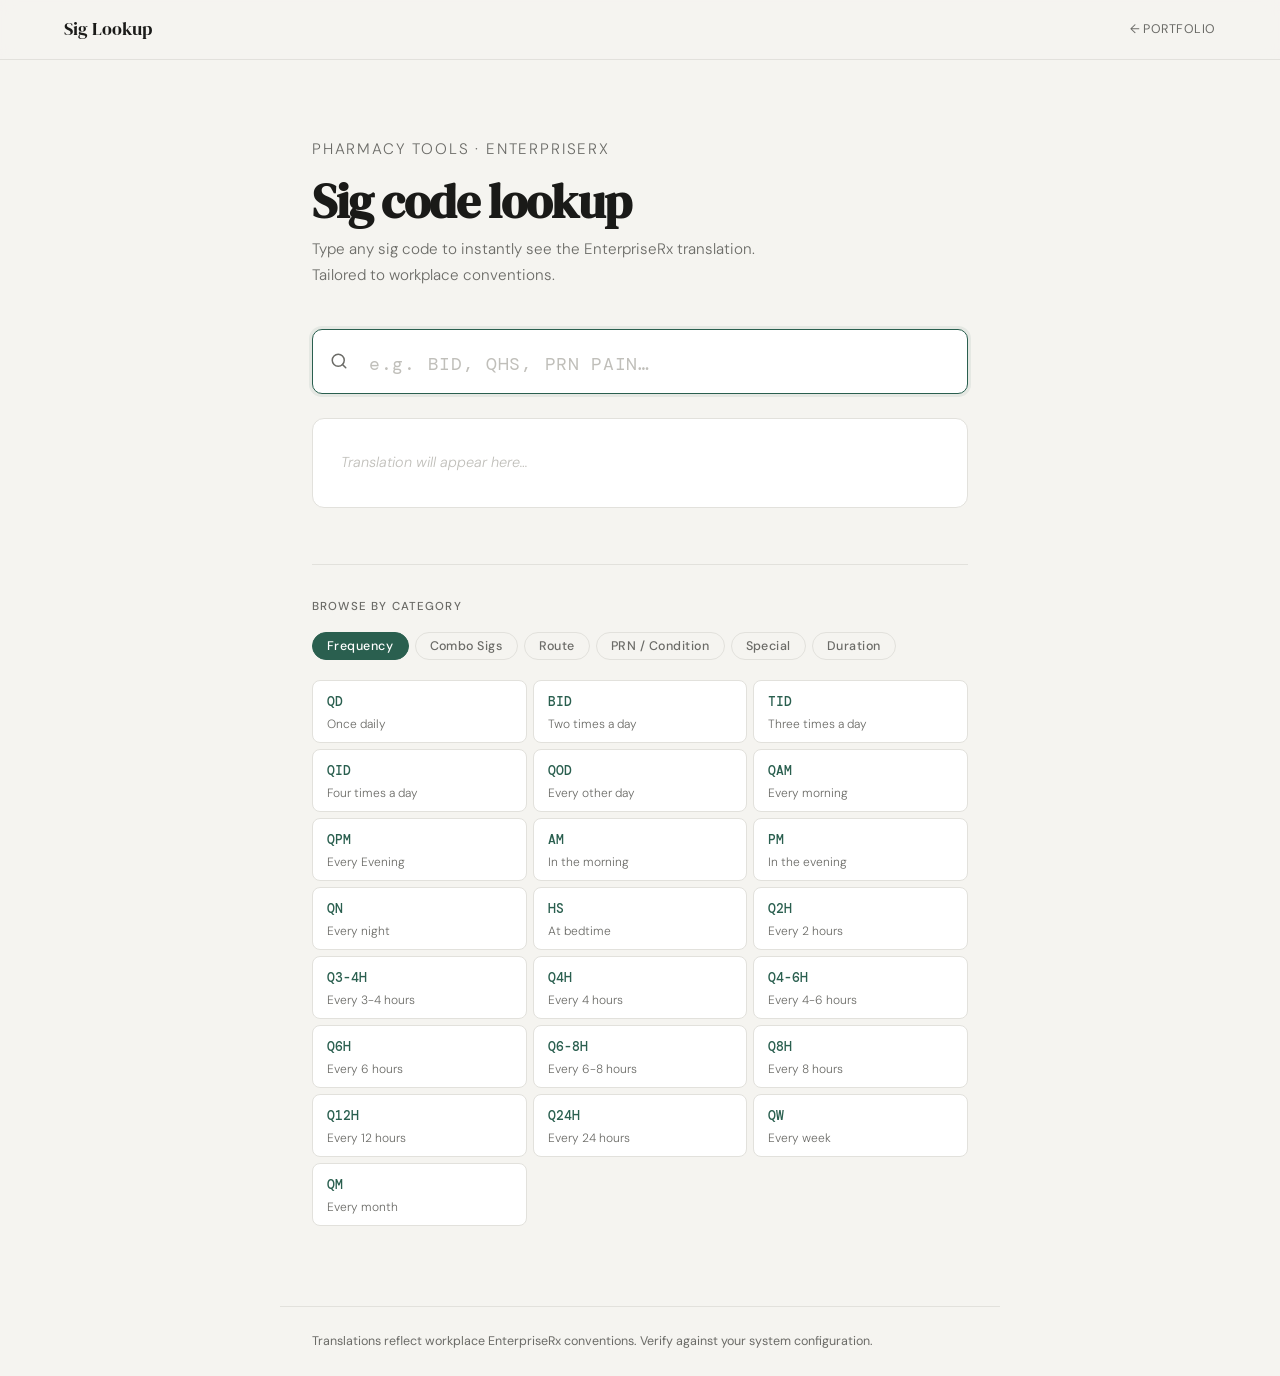
==== sig-lookup.html @ ad93e41e "Add files via upload" ====
<!DOCTYPE html>
<html lang="en">
<head>
  <meta charset="UTF-8" />
  <meta name="viewport" content="width=device-width, initial-scale=1.0" />
  <title>Sig Code Lookup — EnterpriseRx</title>
  <link rel="preconnect" href="https://fonts.googleapis.com" />
  <link rel="preconnect" href="https://fonts.gstatic.com" crossorigin />
  <link href="https://fonts.googleapis.com/css2?family=DM+Serif+Display:ital@0;1&family=DM+Sans:wght@300;400;500&family=DM+Mono:wght@400;500&display=swap" rel="stylesheet" />
  <style>
    *, *::before, *::after { box-sizing: border-box; margin: 0; padding: 0; }

    :root {
      --bg: #f5f4f0;
      --surface: #ffffff;
      --surface2: #f0efeb;
      --border: #e2e1dc;
      --border-focus: #2a5f4f;
      --text: #1a1a18;
      --muted: #6b6b67;
      --accent: #2a5f4f;
      --accent-light: #e8f0ed;
      --tag-bg: #eeecea;
      --success-bg: #e8f5ee;
      --success-text: #1a5c35;
      --warning-bg: #fef6e4;
      --warning-text: #7a4f00;
    }

    body {
      font-family: 'DM Sans', sans-serif;
      background: var(--bg);
      color: var(--text);
      font-size: 16px;
      line-height: 1.7;
      -webkit-font-smoothing: antialiased;
      min-height: 100vh;
    }

    /* NAV */
    nav {
      position: sticky;
      top: 0;
      z-index: 100;
      background: rgba(245,244,240,0.92);
      backdrop-filter: blur(8px);
      border-bottom: 1px solid var(--border);
      display: flex;
      align-items: center;
      justify-content: space-between;
      padding: 0 clamp(1.5rem, 5vw, 4rem);
      height: 60px;
    }

    .nav-logo {
      font-family: 'DM Serif Display', serif;
      font-size: 1.1rem;
      color: var(--text);
      text-decoration: none;
    }

    .nav-back {
      font-size: 0.78rem;
      font-weight: 400;
      color: var(--muted);
      text-decoration: none;
      letter-spacing: 0.04em;
      text-transform: uppercase;
      transition: color 0.15s;
    }

    .nav-back:hover { color: var(--text); }

    /* HERO */
    .hero {
      max-width: 720px;
      margin: 0 auto;
      padding: clamp(3rem, 6vw, 5rem) clamp(1.5rem, 5vw, 2rem) 0;
    }

    .hero-eyebrow {
      font-size: 0.72rem;
      font-weight: 500;
      letter-spacing: 0.12em;
      text-transform: uppercase;
      color: var(--accent);
      margin-bottom: 0.75rem;
    }

    .hero h1 {
      font-family: 'DM Serif Display', serif;
      font-size: clamp(2rem, 5vw, 3rem);
      line-height: 1.1;
      letter-spacing: -0.02em;
      margin-bottom: 0.6rem;
    }

    .hero p {
      font-size: 0.95rem;
      color: var(--muted);
      font-weight: 300;
      max-width: 480px;
    }

    /* MAIN */
    main {
      max-width: 720px;
      margin: 0 auto;
      padding: 2.5rem clamp(1.5rem, 5vw, 2rem) 5rem;
    }

    /* SEARCH BOX */
    .search-wrap {
      position: relative;
      margin-bottom: 1.5rem;
    }

    .search-input {
      width: 100%;
      font-family: 'DM Mono', monospace;
      font-size: 1.5rem;
      font-weight: 500;
      letter-spacing: 0.08em;
      color: var(--text);
      background: var(--surface);
      border: 1.5px solid var(--border);
      border-radius: 10px;
      padding: 1rem 1.25rem 1rem 3.5rem;
      outline: none;
      transition: border-color 0.15s, box-shadow 0.15s;
      text-transform: uppercase;
    }

    .search-input::placeholder {
      color: #c0bfba;
      font-weight: 400;
      font-size: 1.1rem;
      letter-spacing: 0.04em;
      text-transform: none;
    }

    .search-input:focus {
      border-color: var(--border-focus);
      box-shadow: 0 0 0 3px rgba(42,95,79,0.08);
    }

    .search-icon {
      position: absolute;
      left: 1.1rem;
      top: 50%;
      transform: translateY(-50%);
      color: var(--muted);
      pointer-events: none;
    }

    .search-icon svg { width: 18px; height: 18px; display: block; }

    .clear-btn {
      position: absolute;
      right: 1rem;
      top: 50%;
      transform: translateY(-50%);
      width: 26px; height: 26px;
      border-radius: 50%;
      border: none;
      background: var(--tag-bg);
      color: var(--muted);
      cursor: pointer;
      display: none;
      align-items: center;
      justify-content: center;
      font-size: 14px;
      transition: background 0.15s;
    }

    .clear-btn:hover { background: var(--border); }
    .clear-btn.visible { display: flex; }

    /* TRANSLATION RESULT */
    .result-card {
      background: var(--surface);
      border: 1.5px solid var(--border);
      border-radius: 12px;
      padding: 1.5rem 1.75rem;
      margin-bottom: 1.5rem;
      min-height: 90px;
      display: flex;
      align-items: center;
      transition: border-color 0.2s;
    }

    .result-card.has-result {
      border-color: var(--border-focus);
      box-shadow: 0 0 0 3px rgba(42,95,79,0.06);
    }

    .result-empty {
      font-size: 0.9rem;
      color: #c0bfba;
      font-weight: 300;
      font-style: italic;
    }

    .result-text {
      font-size: 1.2rem;
      font-weight: 400;
      color: var(--text);
      line-height: 1.5;
      display: none;
    }

    .result-card.has-result .result-empty { display: none; }
    .result-card.has-result .result-text { display: block; }

    /* MATCH LIST — shown when multiple sigs match */
    .match-list {
      display: flex;
      flex-direction: column;
      gap: 2px;
      margin-bottom: 1.5rem;
    }

    .match-item {
      display: flex;
      align-items: center;
      justify-content: space-between;
      gap: 1rem;
      padding: 0.75rem 1.1rem;
      background: var(--surface);
      border: 1px solid var(--border);
      border-radius: 8px;
      cursor: pointer;
      transition: all 0.12s;
    }

    .match-item:hover, .match-item.selected {
      background: var(--accent-light);
      border-color: #b2cfc8;
    }

    .match-sig {
      font-family: 'DM Mono', monospace;
      font-size: 0.85rem;
      font-weight: 500;
      color: var(--accent);
      white-space: nowrap;
      min-width: 130px;
    }

    .match-trans {
      font-size: 0.85rem;
      color: var(--muted);
      font-weight: 300;
      flex: 1;
      white-space: nowrap;
      overflow: hidden;
      text-overflow: ellipsis;
    }

    .match-cat {
      font-size: 0.68rem;
      font-weight: 500;
      padding: 2px 8px;
      border-radius: 20px;
      text-transform: uppercase;
      letter-spacing: 0.06em;
      white-space: nowrap;
    }

    .cat-freq { background: var(--success-bg); color: var(--success-text); }
    .cat-combo { background: #e8eef5; color: #1a3a5c; }
    .cat-route { background: #f0e8f5; color: #3a1a5c; }
    .cat-prn { background: #fde8ea; color: #7a1a1f; }
    .cat-special { background: var(--tag-bg); color: #3a3a37; }
    .cat-duration { background: var(--warning-bg); color: var(--warning-text); }

    .no-match {
      font-size: 0.875rem;
      color: var(--muted);
      padding: 1rem 0;
      font-weight: 300;
    }

    /* DIVIDER */
    .divider {
      height: 1px;
      background: var(--border);
      margin: 2rem 0;
    }

    /* BROWSE BY CATEGORY */
    .browse-header {
      font-size: 0.72rem;
      font-weight: 500;
      letter-spacing: 0.1em;
      text-transform: uppercase;
      color: var(--muted);
      margin-bottom: 1rem;
    }

    .cat-tabs {
      display: flex;
      gap: 6px;
      flex-wrap: wrap;
      margin-bottom: 1.25rem;
    }

    .cat-tab {
      font-family: 'DM Sans', sans-serif;
      font-size: 0.78rem;
      font-weight: 500;
      padding: 5px 14px;
      border: 1px solid var(--border);
      border-radius: 20px;
      cursor: pointer;
      background: transparent;
      color: var(--muted);
      transition: all 0.12s;
      letter-spacing: 0.04em;
    }

    .cat-tab:hover { color: var(--text); border-color: #c0bfba; }
    .cat-tab.active { background: var(--accent); color: #fff; border-color: var(--accent); }

    .browse-grid {
      display: grid;
      grid-template-columns: repeat(auto-fill, minmax(210px, 1fr));
      gap: 6px;
    }

    .browse-item {
      display: flex;
      flex-direction: column;
      gap: 3px;
      padding: 10px 14px;
      background: var(--surface);
      border: 1px solid var(--border);
      border-radius: 8px;
      cursor: pointer;
      transition: all 0.12s;
    }

    .browse-item:hover {
      background: var(--accent-light);
      border-color: #b2cfc8;
    }

    .browse-sig {
      font-family: 'DM Mono', monospace;
      font-size: 0.8rem;
      font-weight: 500;
      color: var(--accent);
    }

    .browse-trans {
      font-size: 0.75rem;
      color: var(--muted);
      font-weight: 300;
      line-height: 1.35;
    }

    /* FOOTER */
    footer {
      border-top: 1px solid var(--border);
      max-width: 720px;
      margin: 0 auto;
      padding: 1.5rem clamp(1.5rem, 5vw, 2rem);
    }

    footer p { font-size: 0.78rem; color: var(--muted); }

    /* RESPONSIVE */
    @media (max-width: 500px) {
      .search-input { font-size: 1.1rem; padding: 0.9rem 1rem 0.9rem 3rem; }
      .match-cat { display: none; }
      .result-text { font-size: 1.05rem; }
      .browse-grid { grid-template-columns: 1fr 1fr; }
    }
  </style>
</head>
<body>

  <nav>
    <span class="nav-logo">Sig Lookup</span>
    <a href="index.html" class="nav-back">← Portfolio</a>
  </nav>

  <div class="hero">
    <p class="hero-eyebrow">Pharmacy tools · EnterpriseRx</p>
    <h1>Sig code lookup</h1>
    <p>Type any sig code to instantly see the EnterpriseRx translation. Tailored to workplace conventions.</p>
  </div>

  <main>

    <!-- SEARCH -->
    <div class="search-wrap">
      <span class="search-icon">
        <svg viewBox="0 0 24 24" fill="none" stroke="currentColor" stroke-width="2" stroke-linecap="round" stroke-linejoin="round">
          <circle cx="11" cy="11" r="8"/><line x1="21" y1="21" x2="16.65" y2="16.65"/>
        </svg>
      </span>
      <input
        type="text"
        id="sig-input"
        class="search-input"
        placeholder="e.g. BID, QHS, PRN PAIN…"
        autocomplete="off"
        autocorrect="off"
        autocapitalize="characters"
        spellcheck="false"
      />
      <button class="clear-btn" id="clear-btn" aria-label="Clear">✕</button>
    </div>

    <!-- RESULT DISPLAY -->
    <div class="result-card" id="result-card">
      <span class="result-empty">Translation will appear here…</span>
      <span class="result-text" id="result-text"></span>
    </div>

    <!-- MATCH LIST (multiple results) -->
    <div class="match-list" id="match-list"></div>

    <div class="divider"></div>

    <!-- BROWSE -->
    <div class="browse-header">Browse by category</div>
    <div class="cat-tabs" id="cat-tabs"></div>
    <div class="browse-grid" id="browse-grid"></div>

  </main>

  <footer>
    <p>Translations reflect workplace EnterpriseRx conventions. Verify against your system configuration.</p>
  </footer>

  <script>
    const DATA = {
      freq: [
        {sig:'QD',        trans:'Once daily'},
        {sig:'BID',       trans:'Two times a day'},
        {sig:'TID',       trans:'Three times a day'},
        {sig:'QID',       trans:'Four times a day'},
        {sig:'QOD',       trans:'Every other day'},
        {sig:'QAM',       trans:'Every morning'},
        {sig:'QPM',       trans:'Every Evening'},
        {sig:'AM',        trans:'In the morning'},
        {sig:'PM',        trans:'In the evening'},
        {sig:'QN',        trans:'Every night'},
        {sig:'HS',        trans:'At bedtime'},
        {sig:'Q2H',       trans:'Every 2 hours'},
        {sig:'Q3-4H',     trans:'Every 3-4 hours'},
        {sig:'Q4H',       trans:'Every 4 hours'},
        {sig:'Q4-6H',     trans:'Every 4-6 hours'},
        {sig:'Q6H',       trans:'Every 6 hours'},
        {sig:'Q6-8H',     trans:'Every 6-8 hours'},
        {sig:'Q8H',       trans:'Every 8 hours'},
        {sig:'Q12H',      trans:'Every 12 hours'},
        {sig:'Q24H',      trans:'Every 24 hours'},
        {sig:'QW',        trans:'Every week'},
        {sig:'QM',        trans:'Every month'},
      ],
      combo: [
        {sig:'1QD',       trans:'Take 1 tablet by mouth once daily'},
        {sig:'1QOD',      trans:'Take one tablet by mouth every other day'},
        {sig:'1BID',      trans:'Take one tablet by mouth two times a day'},
        {sig:'2BID',      trans:'Take 2 tablets by mouth twice daily'},
        {sig:'1TID',      trans:'Take one tablet by mouth three times a day'},
        {sig:'1TID',      trans:'Take 1 tablet by mouth three times daily'},
        {sig:'1QID',      trans:'Take one tablet by mouth four times a day'},
        {sig:'1HS',       trans:'Take one tablet by mouth at bedtime'},
        {sig:'1Q3-4H',    trans:'Take one tablet by mouth every 3 to 4 hours'},
        {sig:'1Q4H',      trans:'Take one tablet by mouth every 4 hours'},
        {sig:'1Q4-6H',    trans:'Take one tablet by mouth every 4-6 hours'},
        {sig:'1Q6H',      trans:'Take one tablet by mouth every 6 hours'},
        {sig:'1Q6-8H',    trans:'Take one tablet by mouth every 6-8 hours'},
        {sig:'1Q8H',      trans:'Take one capsule every 8 hours'},
        {sig:'1Q12H',     trans:'Take one tablet by mouth every 12 hours'},
        {sig:'1Q24H',     trans:'Take one tablet by mouth every 24 hours'},
        {sig:'1QW',       trans:'Take one capsule by mouth every week'},
        {sig:'1QM',       trans:'Take one tablet by mouth every month'},
        {sig:'1TSPQD',    trans:'Take 5ml by mouth once daily'},
        {sig:'1TSPBID',   trans:'Take 5ml by mouth two times a day'},
        {sig:'1SSTSPQD',  trans:'Take 7.5ml by mouth once daily'},
        {sig:'SSTSPQD',   trans:'Take 2.5ml by mouth once daily'},
        {sig:'1ENQD',     trans:'Spray one into each nostril once daily'},
        {sig:'2ENQD',     trans:'Spray two into each nostril twice a day'},
        {sig:'1ADQD',     trans:'Instill one drop into the right ear once daily'},
        {sig:'1ALQD',     trans:'Instill one drop into the left ear once daily'},
        {sig:'1AUQD',     trans:'Instill one drop into both ears once daily'},
        {sig:'1OUQD',     trans:'Instill one drop into each eye once daily'},
        {sig:'1OUBID',    trans:'Instill one drop into each eye two times a day'},
        {sig:'2STAT',     trans:'Take two tablets by mouth now, then'},
        {sig:'2TSPQD',    trans:'Take 10ml by mouth once daily'},
        {sig :'1TSPQID',  trans:'Take 5ml by mouth four times a day'},
        {sig :'1TSPQ6H',  trans:'Take 5ml by mouth every 6 hours'},
        {sig:'1TSPQ8H',   trans:'Take 5ml by mouth every 8 hours'},
        {sig:'1QD AC',    trans:'Take one tablet by mouth one time daily before ameal'},
        {sig:'1QD PC',    trans:'Take one tablet by mouth one time daily after a meal'},
        {sig:'1QD WF',    trans:'Take one tablet by mouth one time daily with food'},
        {sig:'1QD WW',    trans:'Take one tablet by mouth one time daily with a full glass of water'},
        {sig:'2QD WM',    trans:'Take two tablets by mouth one time daily with meals'}
      ],
      route: [
        {sig:'PO',        trans:'By mouth'},
        {sig:'SL',        trans:'Under the tongue'},
        {sig:'IM',        trans:'Intramuscularly'},
        {sig:'SQ',        trans:'Under the skin'},
        {sig:'INJ',       trans:'Inject'},
        {sig:'EN',        trans:'Each Nostril'},
        {sig:'AD',        trans:'Right Ear'},
        {sig:'AL',        trans:'Left Ear'},
        {sig:'AU',        trans:'Both Ears'},
        {sig:'OD',        trans:'Right Eye'},
        {sig:'OS',        trans:'Left Eye'},
        {sig:'OU',        trans:'Both eyes'},
        {sig:'AA',        trans:'Affected area'},
      ],
      prn: [
        {sig:'PRN',       trans:'As needed'},
        {sig:'P',         trans:'For pain'},
        {sig:'NA',        trans:'For Nausea'},
        {sig:'VO',        trans:'For Vomiting'},
        {sig:'NV',        trans:'For Nausea / Vomiting'},
        {sig:'DZ',        trans:'For Dizziness'},
        {sig:'DI',        trans:'For Diarrhea'},
        {sig:'SOB',       trans:'For Shortness of breath'},
        {sig:'WH',        trans:'For Wheezing'},
        {sig:'CG',        trans:'For Cough'},
        {sig:'BP',        trans:'For Blood Pressure'},
        {sig:'CONS',      trans:'For constipation'},
        {sig:'UTI',       trans:'For Urinary Tract Infection'},
      ],
      special: [
        {sig:'AC',        trans:'Before meals'},
        {sig:'PC',        trans:'After meals'},
        {sig:'WF',        trans:'With food'},
        {sig:'WW',        trans:'With a full glass of water'},
        {sig:'AAA',       trans:'Apply to the affected area'},
        {sig:'ATL',       trans:'Apply a thin layer'},
        {sig:'TAD',       trans:'Take as directed'},
        {sig:'UAD',       trans:'Use as directed'},
        {sig:'UD',        trans:'As directed'},
        {sig:'UG',        trans:'Until gone'},
        {sig:'UF',        trans:'Until finished'},
        {sig:'UC',        trans:'Until completed'},
        {sig:'DC',        trans:'Discontinue'},
        {sig:'STAT',      trans:'Now'},
        {sig:'SS',        trans:'One-half'},
        {sig:'U',         trans:'Units'},
        {sig:'MEDROL',    trans:'Take as directed on package'},
        {sig:'DRM',       trans:'Discard remainder of medication'},
      ],
      duration: [
        {sig:'X1W',       trans:'For 1 week'},
        {sig:'X2W',       trans:'For 2 weeks'},
        {sig:'X7',        trans:'For 7 days.'},
        {sig:'X10',       trans:'For 10 days.'},
        {sig:'X30',       trans:'For 30 days.'},
        {sig:'X60',       trans:'For 60 days.'},
        {sig:'X90',       trans:'For 90 days.'},
        {sig:'X1M',       trans:'For 1 month'}
      ]
    };

    // Flatten all sigs with category tag
    const ALL = Object.entries(DATA).flatMap(([cat, items]) =>
      items.map(d => ({...d, cat}))
    );

    const CAT_LABELS = {
      freq: 'Frequency', combo: 'Combo Sigs', route: 'Route',
      prn: 'PRN / Condition', special: 'Special', duration: 'Duration'
    };

    let activeCat = 'freq';
    let selectedMatch = null;

    const input      = document.getElementById('sig-input');
    const clearBtn   = document.getElementById('clear-btn');
    const resultCard = document.getElementById('result-card');
    const resultText = document.getElementById('result-text');
    const matchList  = document.getElementById('match-list');
    const browseGrid = document.getElementById('browse-grid');
    const catTabs    = document.getElementById('cat-tabs');

    // --- SEARCH ---
    input.addEventListener('input', () => {
      const q = input.value.trim().toUpperCase();
      clearBtn.classList.toggle('visible', q.length > 0);

      if (!q) {
        resetResult();
        matchList.innerHTML = '';
        return;
      }

      // Exact match first
      const exact = ALL.find(d => d.sig === q);
      if (exact) {
        showResult(exact.trans);
        matchList.innerHTML = '';
        return;
      }

      // Partial matches — starts with query
      const starts = ALL.filter(d => d.sig.startsWith(q));
      // Also contains query
      const contains = ALL.filter(d => !d.sig.startsWith(q) && d.sig.includes(q));
      const matches = [...starts, ...contains].slice(0, 12);

      if (matches.length === 1) {
        showResult(matches[0].trans);
        matchList.innerHTML = '';
      } else if (matches.length > 1) {
        resetResult();
        renderMatches(matches);
      } else {
        resetResult();
        matchList.innerHTML = `<div class="no-match">No sig found for "<strong>${q}</strong>" — check spelling or add it to the data.</div>`;
      }
    });

    // TAB key cycles through match list
    input.addEventListener('keydown', e => {
      const items = matchList.querySelectorAll('.match-item');
      if (!items.length) return;
      if (e.key === 'Tab') {
        e.preventDefault();
        let idx = [...items].findIndex(el => el.classList.contains('selected'));
        idx = (idx + 1) % items.length;
        items.forEach(el => el.classList.remove('selected'));
        items[idx].classList.add('selected');
        const sig = items[idx].dataset.sig;
        const match = ALL.find(d => d.sig === sig);
        if (match) showResult(match.trans);
      }
      if (e.key === 'Escape') {
        clearInput();
      }
    });

    clearBtn.addEventListener('click', clearInput);

    function clearInput() {
      input.value = '';
      clearBtn.classList.remove('visible');
      resetResult();
      matchList.innerHTML = '';
      input.focus();
    }

    function showResult(trans) {
      resultText.textContent = trans;
      resultCard.classList.add('has-result');
    }

    function resetResult() {
      resultText.textContent = '';
      resultCard.classList.remove('has-result');
    }

    function renderMatches(matches) {
      matchList.innerHTML = matches.map(d => `
        <div class="match-item" data-sig="${d.sig}" onclick="pickMatch('${d.sig.replace(/'/g,"\\'")}')">
          <span class="match-sig">${d.sig}</span>
          <span class="match-trans">${d.trans}</span>
          <span class="match-cat cat-${d.cat}">${CAT_LABELS[d.cat]}</span>
        </div>
      `).join('');
    }

    window.pickMatch = function(sig) {
      const match = ALL.find(d => d.sig === sig);
      if (!match) return;
      input.value = sig;
      clearBtn.classList.add('visible');
      showResult(match.trans);
      matchList.innerHTML = '';
      input.focus();
    };

    // --- BROWSE ---
    function buildCatTabs() {
      catTabs.innerHTML = Object.entries(CAT_LABELS).map(([key, label]) =>
        `<button class="cat-tab${key === activeCat ? ' active' : ''}" onclick="switchCat('${key}')">${label}</button>`
      ).join('');
    }

    function buildBrowse(cat) {
      browseGrid.innerHTML = DATA[cat].map(d => `
        <div class="browse-item" onclick="pickMatch('${d.sig.replace(/'/g,"\\'")}')">
          <span class="browse-sig">${d.sig}</span>
          <span class="browse-trans">${d.trans}</span>
        </div>
      `).join('');
    }

    window.switchCat = function(cat) {
      activeCat = cat;
      buildCatTabs();
      buildBrowse(cat);
    };

    // Init
    buildCatTabs();
    buildBrowse(activeCat);
    input.focus();
  </script>

</body>
</html>
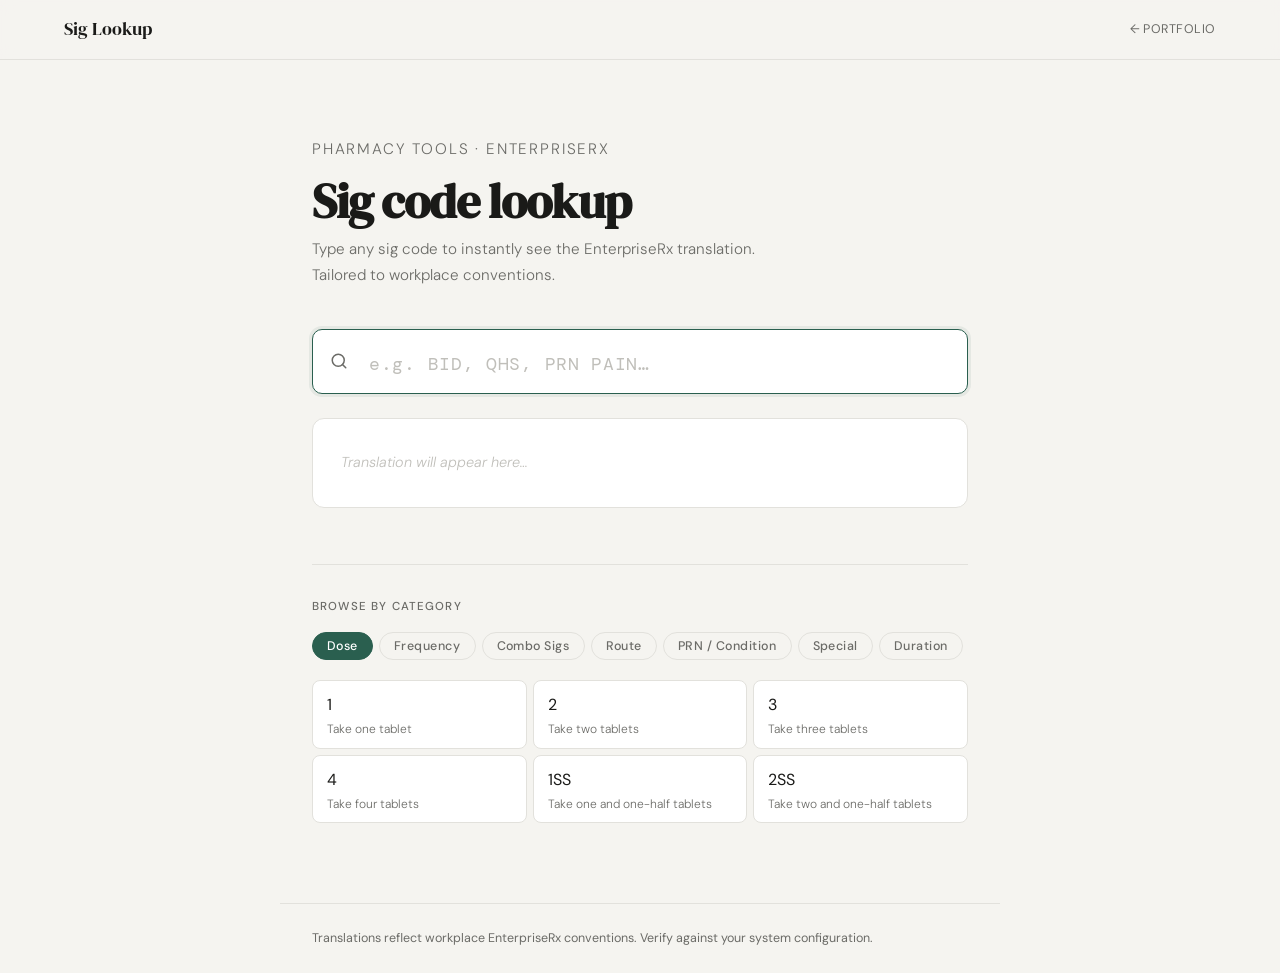
==== commit 6b7929b3: "Replace sigs.js with opti-sigs.js in HTML file" ====
--- a/sig-lookup.html
+++ b/sig-lookup.html
@@ -7,376 +7,7 @@
   <link rel="preconnect" href="https://fonts.googleapis.com" />
   <link rel="preconnect" href="https://fonts.gstatic.com" crossorigin />
   <link href="https://fonts.googleapis.com/css2?family=DM+Serif+Display:ital@0;1&family=DM+Sans:wght@300;400;500&family=DM+Mono:wght@400;500&display=swap" rel="stylesheet" />
-  <style>
-    *, *::before, *::after { box-sizing: border-box; margin: 0; padding: 0; }
-
-    :root {
-      --bg: #f5f4f0;
-      --surface: #ffffff;
-      --surface2: #f0efeb;
-      --border: #e2e1dc;
-      --border-focus: #2a5f4f;
-      --text: #1a1a18;
-      --muted: #6b6b67;
-      --accent: #2a5f4f;
-      --accent-light: #e8f0ed;
-      --tag-bg: #eeecea;
-      --success-bg: #e8f5ee;
-      --success-text: #1a5c35;
-      --warning-bg: #fef6e4;
-      --warning-text: #7a4f00;
-    }
-
-    body {
-      font-family: 'DM Sans', sans-serif;
-      background: var(--bg);
-      color: var(--text);
-      font-size: 16px;
-      line-height: 1.7;
-      -webkit-font-smoothing: antialiased;
-      min-height: 100vh;
-    }
-
-    /* NAV */
-    nav {
-      position: sticky;
-      top: 0;
-      z-index: 100;
-      background: rgba(245,244,240,0.92);
-      backdrop-filter: blur(8px);
-      border-bottom: 1px solid var(--border);
-      display: flex;
-      align-items: center;
-      justify-content: space-between;
-      padding: 0 clamp(1.5rem, 5vw, 4rem);
-      height: 60px;
-    }
-
-    .nav-logo {
-      font-family: 'DM Serif Display', serif;
-      font-size: 1.1rem;
-      color: var(--text);
-      text-decoration: none;
-    }
-
-    .nav-back {
-      font-size: 0.78rem;
-      font-weight: 400;
-      color: var(--muted);
-      text-decoration: none;
-      letter-spacing: 0.04em;
-      text-transform: uppercase;
-      transition: color 0.15s;
-    }
-
-    .nav-back:hover { color: var(--text); }
-
-    /* HERO */
-    .hero {
-      max-width: 720px;
-      margin: 0 auto;
-      padding: clamp(3rem, 6vw, 5rem) clamp(1.5rem, 5vw, 2rem) 0;
-    }
-
-    .hero-eyebrow {
-      font-size: 0.72rem;
-      font-weight: 500;
-      letter-spacing: 0.12em;
-      text-transform: uppercase;
-      color: var(--accent);
-      margin-bottom: 0.75rem;
-    }
-
-    .hero h1 {
-      font-family: 'DM Serif Display', serif;
-      font-size: clamp(2rem, 5vw, 3rem);
-      line-height: 1.1;
-      letter-spacing: -0.02em;
-      margin-bottom: 0.6rem;
-    }
-
-    .hero p {
-      font-size: 0.95rem;
-      color: var(--muted);
-      font-weight: 300;
-      max-width: 480px;
-    }
-
-    /* MAIN */
-    main {
-      max-width: 720px;
-      margin: 0 auto;
-      padding: 2.5rem clamp(1.5rem, 5vw, 2rem) 5rem;
-    }
-
-    /* SEARCH BOX */
-    .search-wrap {
-      position: relative;
-      margin-bottom: 1.5rem;
-    }
-
-    .search-input {
-      width: 100%;
-      font-family: 'DM Mono', monospace;
-      font-size: 1.5rem;
-      font-weight: 500;
-      letter-spacing: 0.08em;
-      color: var(--text);
-      background: var(--surface);
-      border: 1.5px solid var(--border);
-      border-radius: 10px;
-      padding: 1rem 1.25rem 1rem 3.5rem;
-      outline: none;
-      transition: border-color 0.15s, box-shadow 0.15s;
-      text-transform: uppercase;
-    }
-
-    .search-input::placeholder {
-      color: #c0bfba;
-      font-weight: 400;
-      font-size: 1.1rem;
-      letter-spacing: 0.04em;
-      text-transform: none;
-    }
-
-    .search-input:focus {
-      border-color: var(--border-focus);
-      box-shadow: 0 0 0 3px rgba(42,95,79,0.08);
-    }
-
-    .search-icon {
-      position: absolute;
-      left: 1.1rem;
-      top: 50%;
-      transform: translateY(-50%);
-      color: var(--muted);
-      pointer-events: none;
-    }
-
-    .search-icon svg { width: 18px; height: 18px; display: block; }
-
-    .clear-btn {
-      position: absolute;
-      right: 1rem;
-      top: 50%;
-      transform: translateY(-50%);
-      width: 26px; height: 26px;
-      border-radius: 50%;
-      border: none;
-      background: var(--tag-bg);
-      color: var(--muted);
-      cursor: pointer;
-      display: none;
-      align-items: center;
-      justify-content: center;
-      font-size: 14px;
-      transition: background 0.15s;
-    }
-
-    .clear-btn:hover { background: var(--border); }
-    .clear-btn.visible { display: flex; }
-
-    /* TRANSLATION RESULT */
-    .result-card {
-      background: var(--surface);
-      border: 1.5px solid var(--border);
-      border-radius: 12px;
-      padding: 1.5rem 1.75rem;
-      margin-bottom: 1.5rem;
-      min-height: 90px;
-      display: flex;
-      align-items: center;
-      transition: border-color 0.2s;
-    }
-
-    .result-card.has-result {
-      border-color: var(--border-focus);
-      box-shadow: 0 0 0 3px rgba(42,95,79,0.06);
-    }
-
-    .result-empty {
-      font-size: 0.9rem;
-      color: #c0bfba;
-      font-weight: 300;
-      font-style: italic;
-    }
-
-    .result-text {
-      font-size: 1.2rem;
-      font-weight: 400;
-      color: var(--text);
-      line-height: 1.5;
-      display: none;
-    }
-
-    .result-card.has-result .result-empty { display: none; }
-    .result-card.has-result .result-text { display: block; }
-
-    /* MATCH LIST — shown when multiple sigs match */
-    .match-list {
-      display: flex;
-      flex-direction: column;
-      gap: 2px;
-      margin-bottom: 1.5rem;
-    }
-
-    .match-item {
-      display: flex;
-      align-items: center;
-      justify-content: space-between;
-      gap: 1rem;
-      padding: 0.75rem 1.1rem;
-      background: var(--surface);
-      border: 1px solid var(--border);
-      border-radius: 8px;
-      cursor: pointer;
-      transition: all 0.12s;
-    }
-
-    .match-item:hover, .match-item.selected {
-      background: var(--accent-light);
-      border-color: #b2cfc8;
-    }
-
-    .match-sig {
-      font-family: 'DM Mono', monospace;
-      font-size: 0.85rem;
-      font-weight: 500;
-      color: var(--accent);
-      white-space: nowrap;
-      min-width: 130px;
-    }
-
-    .match-trans {
-      font-size: 0.85rem;
-      color: var(--muted);
-      font-weight: 300;
-      flex: 1;
-      white-space: nowrap;
-      overflow: hidden;
-      text-overflow: ellipsis;
-    }
-
-    .match-cat {
-      font-size: 0.68rem;
-      font-weight: 500;
-      padding: 2px 8px;
-      border-radius: 20px;
-      text-transform: uppercase;
-      letter-spacing: 0.06em;
-      white-space: nowrap;
-    }
-
-    .cat-freq { background: var(--success-bg); color: var(--success-text); }
-    .cat-combo { background: #e8eef5; color: #1a3a5c; }
-    .cat-route { background: #f0e8f5; color: #3a1a5c; }
-    .cat-prn { background: #fde8ea; color: #7a1a1f; }
-    .cat-special { background: var(--tag-bg); color: #3a3a37; }
-    .cat-duration { background: var(--warning-bg); color: var(--warning-text); }
-
-    .no-match {
-      font-size: 0.875rem;
-      color: var(--muted);
-      padding: 1rem 0;
-      font-weight: 300;
-    }
-
-    /* DIVIDER */
-    .divider {
-      height: 1px;
-      background: var(--border);
-      margin: 2rem 0;
-    }
-
-    /* BROWSE BY CATEGORY */
-    .browse-header {
-      font-size: 0.72rem;
-      font-weight: 500;
-      letter-spacing: 0.1em;
-      text-transform: uppercase;
-      color: var(--muted);
-      margin-bottom: 1rem;
-    }
-
-    .cat-tabs {
-      display: flex;
-      gap: 6px;
-      flex-wrap: wrap;
-      margin-bottom: 1.25rem;
-    }
-
-    .cat-tab {
-      font-family: 'DM Sans', sans-serif;
-      font-size: 0.78rem;
-      font-weight: 500;
-      padding: 5px 14px;
-      border: 1px solid var(--border);
-      border-radius: 20px;
-      cursor: pointer;
-      background: transparent;
-      color: var(--muted);
-      transition: all 0.12s;
-      letter-spacing: 0.04em;
-    }
-
-    .cat-tab:hover { color: var(--text); border-color: #c0bfba; }
-    .cat-tab.active { background: var(--accent); color: #fff; border-color: var(--accent); }
-
-    .browse-grid {
-      display: grid;
-      grid-template-columns: repeat(auto-fill, minmax(210px, 1fr));
-      gap: 6px;
-    }
-
-    .browse-item {
-      display: flex;
-      flex-direction: column;
-      gap: 3px;
-      padding: 10px 14px;
-      background: var(--surface);
-      border: 1px solid var(--border);
-      border-radius: 8px;
-      cursor: pointer;
-      transition: all 0.12s;
-    }
-
-    .browse-item:hover {
-      background: var(--accent-light);
-      border-color: #b2cfc8;
-    }
-
-    .browse-sig {
-      font-family: 'DM Mono', monospace;
-      font-size: 0.8rem;
-      font-weight: 500;
-      color: var(--accent);
-    }
-
-    .browse-trans {
-      font-size: 0.75rem;
-      color: var(--muted);
-      font-weight: 300;
-      line-height: 1.35;
-    }
-
-    /* FOOTER */
-    footer {
-      border-top: 1px solid var(--border);
-      max-width: 720px;
-      margin: 0 auto;
-      padding: 1.5rem clamp(1.5rem, 5vw, 2rem);
-    }
-
-    footer p { font-size: 0.78rem; color: var(--muted); }
-
-    /* RESPONSIVE */
-    @media (max-width: 500px) {
-      .search-input { font-size: 1.1rem; padding: 0.9rem 1rem 0.9rem 3rem; }
-      .match-cat { display: none; }
-      .result-text { font-size: 1.05rem; }
-      .browse-grid { grid-template-columns: 1fr 1fr; }
-    }
-  </style>
+  <link rel="stylesheet" href="sigstyles.css">
 </head>
 <body>
 
@@ -435,279 +66,7 @@
     <p>Translations reflect workplace EnterpriseRx conventions. Verify against your system configuration.</p>
   </footer>
 
-  <script>
-    const DATA = {
-      freq: [
-        {sig:'QD',        trans:'Once daily'},
-        {sig:'BID',       trans:'Two times a day'},
-        {sig:'TID',       trans:'Three times a day'},
-        {sig:'QID',       trans:'Four times a day'},
-        {sig:'QOD',       trans:'Every other day'},
-        {sig:'QAM',       trans:'Every morning'},
-        {sig:'QPM',       trans:'Every Evening'},
-        {sig:'AM',        trans:'In the morning'},
-        {sig:'PM',        trans:'In the evening'},
-        {sig:'QN',        trans:'Every night'},
-        {sig:'HS',        trans:'At bedtime'},
-        {sig:'Q2H',       trans:'Every 2 hours'},
-        {sig:'Q3-4H',     trans:'Every 3-4 hours'},
-        {sig:'Q4H',       trans:'Every 4 hours'},
-        {sig:'Q4-6H',     trans:'Every 4-6 hours'},
-        {sig:'Q6H',       trans:'Every 6 hours'},
-        {sig:'Q6-8H',     trans:'Every 6-8 hours'},
-        {sig:'Q8H',       trans:'Every 8 hours'},
-        {sig:'Q12H',      trans:'Every 12 hours'},
-        {sig:'Q24H',      trans:'Every 24 hours'},
-        {sig:'QW',        trans:'Every week'},
-        {sig:'QM',        trans:'Every month'},
-      ],
-      combo: [
-        {sig:'1QD',       trans:'Take 1 tablet by mouth once daily'},
-        {sig:'1QOD',      trans:'Take one tablet by mouth every other day'},
-        {sig:'1BID',      trans:'Take one tablet by mouth two times a day'},
-        {sig:'2BID',      trans:'Take 2 tablets by mouth twice daily'},
-        {sig:'1TID',      trans:'Take one tablet by mouth three times a day'},
-        {sig:'1TID',      trans:'Take 1 tablet by mouth three times daily'},
-        {sig:'1QID',      trans:'Take one tablet by mouth four times a day'},
-        {sig:'1HS',       trans:'Take one tablet by mouth at bedtime'},
-        {sig:'1Q3-4H',    trans:'Take one tablet by mouth every 3 to 4 hours'},
-        {sig:'1Q4H',      trans:'Take one tablet by mouth every 4 hours'},
-        {sig:'1Q4-6H',    trans:'Take one tablet by mouth every 4-6 hours'},
-        {sig:'1Q6H',      trans:'Take one tablet by mouth every 6 hours'},
-        {sig:'1Q6-8H',    trans:'Take one tablet by mouth every 6-8 hours'},
-        {sig:'1Q8H',      trans:'Take one capsule every 8 hours'},
-        {sig:'1Q12H',     trans:'Take one tablet by mouth every 12 hours'},
-        {sig:'1Q24H',     trans:'Take one tablet by mouth every 24 hours'},
-        {sig:'1QW',       trans:'Take one capsule by mouth every week'},
-        {sig:'1QM',       trans:'Take one tablet by mouth every month'},
-        {sig:'1TSPQD',    trans:'Take 5ml by mouth once daily'},
-        {sig:'1TSPBID',   trans:'Take 5ml by mouth two times a day'},
-        {sig:'1SSTSPQD',  trans:'Take 7.5ml by mouth once daily'},
-        {sig:'SSTSPQD',   trans:'Take 2.5ml by mouth once daily'},
-        {sig:'1ENQD',     trans:'Spray one into each nostril once daily'},
-        {sig:'2ENQD',     trans:'Spray two into each nostril twice a day'},
-        {sig:'1ADQD',     trans:'Instill one drop into the right ear once daily'},
-        {sig:'1ALQD',     trans:'Instill one drop into the left ear once daily'},
-        {sig:'1AUQD',     trans:'Instill one drop into both ears once daily'},
-        {sig:'1OUQD',     trans:'Instill one drop into each eye once daily'},
-        {sig:'1OUBID',    trans:'Instill one drop into each eye two times a day'},
-        {sig:'2STAT',     trans:'Take two tablets by mouth now, then'},
-        {sig:'2TSPQD',    trans:'Take 10ml by mouth once daily'},
-        {sig :'1TSPQID',  trans:'Take 5ml by mouth four times a day'},
-        {sig :'1TSPQ6H',  trans:'Take 5ml by mouth every 6 hours'},
-        {sig:'1TSPQ8H',   trans:'Take 5ml by mouth every 8 hours'},
-        {sig:'1QD AC',    trans:'Take one tablet by mouth one time daily before ameal'},
-        {sig:'1QD PC',    trans:'Take one tablet by mouth one time daily after a meal'},
-        {sig:'1QD WF',    trans:'Take one tablet by mouth one time daily with food'},
-        {sig:'1QD WW',    trans:'Take one tablet by mouth one time daily with a full glass of water'},
-        {sig:'2QD WM',    trans:'Take two tablets by mouth one time daily with meals'}
-      ],
-      route: [
-        {sig:'PO',        trans:'By mouth'},
-        {sig:'SL',        trans:'Under the tongue'},
-        {sig:'IM',        trans:'Intramuscularly'},
-        {sig:'SQ',        trans:'Under the skin'},
-        {sig:'INJ',       trans:'Inject'},
-        {sig:'EN',        trans:'Each Nostril'},
-        {sig:'AD',        trans:'Right Ear'},
-        {sig:'AL',        trans:'Left Ear'},
-        {sig:'AU',        trans:'Both Ears'},
-        {sig:'OD',        trans:'Right Eye'},
-        {sig:'OS',        trans:'Left Eye'},
-        {sig:'OU',        trans:'Both eyes'},
-        {sig:'AA',        trans:'Affected area'},
-      ],
-      prn: [
-        {sig:'PRN',       trans:'As needed'},
-        {sig:'P',         trans:'For pain'},
-        {sig:'NA',        trans:'For Nausea'},
-        {sig:'VO',        trans:'For Vomiting'},
-        {sig:'NV',        trans:'For Nausea / Vomiting'},
-        {sig:'DZ',        trans:'For Dizziness'},
-        {sig:'DI',        trans:'For Diarrhea'},
-        {sig:'SOB',       trans:'For Shortness of breath'},
-        {sig:'WH',        trans:'For Wheezing'},
-        {sig:'CG',        trans:'For Cough'},
-        {sig:'BP',        trans:'For Blood Pressure'},
-        {sig:'CONS',      trans:'For constipation'},
-        {sig:'UTI',       trans:'For Urinary Tract Infection'},
-      ],
-      special: [
-        {sig:'AC',        trans:'Before meals'},
-        {sig:'PC',        trans:'After meals'},
-        {sig:'WF',        trans:'With food'},
-        {sig:'WW',        trans:'With a full glass of water'},
-        {sig:'AAA',       trans:'Apply to the affected area'},
-        {sig:'ATL',       trans:'Apply a thin layer'},
-        {sig:'TAD',       trans:'Take as directed'},
-        {sig:'UAD',       trans:'Use as directed'},
-        {sig:'UD',        trans:'As directed'},
-        {sig:'UG',        trans:'Until gone'},
-        {sig:'UF',        trans:'Until finished'},
-        {sig:'UC',        trans:'Until completed'},
-        {sig:'DC',        trans:'Discontinue'},
-        {sig:'STAT',      trans:'Now'},
-        {sig:'SS',        trans:'One-half'},
-        {sig:'U',         trans:'Units'},
-        {sig:'MEDROL',    trans:'Take as directed on package'},
-        {sig:'DRM',       trans:'Discard remainder of medication'},
-      ],
-      duration: [
-        {sig:'X1W',       trans:'For 1 week'},
-        {sig:'X2W',       trans:'For 2 weeks'},
-        {sig:'X7',        trans:'For 7 days.'},
-        {sig:'X10',       trans:'For 10 days.'},
-        {sig:'X30',       trans:'For 30 days.'},
-        {sig:'X60',       trans:'For 60 days.'},
-        {sig:'X90',       trans:'For 90 days.'},
-        {sig:'X1M',       trans:'For 1 month'}
-      ]
-    };
-
-    // Flatten all sigs with category tag
-    const ALL = Object.entries(DATA).flatMap(([cat, items]) =>
-      items.map(d => ({...d, cat}))
-    );
-
-    const CAT_LABELS = {
-      freq: 'Frequency', combo: 'Combo Sigs', route: 'Route',
-      prn: 'PRN / Condition', special: 'Special', duration: 'Duration'
-    };
-
-    let activeCat = 'freq';
-    let selectedMatch = null;
-
-    const input      = document.getElementById('sig-input');
-    const clearBtn   = document.getElementById('clear-btn');
-    const resultCard = document.getElementById('result-card');
-    const resultText = document.getElementById('result-text');
-    const matchList  = document.getElementById('match-list');
-    const browseGrid = document.getElementById('browse-grid');
-    const catTabs    = document.getElementById('cat-tabs');
-
-    // --- SEARCH ---
-    input.addEventListener('input', () => {
-      const q = input.value.trim().toUpperCase();
-      clearBtn.classList.toggle('visible', q.length > 0);
-
-      if (!q) {
-        resetResult();
-        matchList.innerHTML = '';
-        return;
-      }
-
-      // Exact match first
-      const exact = ALL.find(d => d.sig === q);
-      if (exact) {
-        showResult(exact.trans);
-        matchList.innerHTML = '';
-        return;
-      }
-
-      // Partial matches — starts with query
-      const starts = ALL.filter(d => d.sig.startsWith(q));
-      // Also contains query
-      const contains = ALL.filter(d => !d.sig.startsWith(q) && d.sig.includes(q));
-      const matches = [...starts, ...contains].slice(0, 12);
-
-      if (matches.length === 1) {
-        showResult(matches[0].trans);
-        matchList.innerHTML = '';
-      } else if (matches.length > 1) {
-        resetResult();
-        renderMatches(matches);
-      } else {
-        resetResult();
-        matchList.innerHTML = `<div class="no-match">No sig found for "<strong>${q}</strong>" — check spelling or add it to the data.</div>`;
-      }
-    });
-
-    // TAB key cycles through match list
-    input.addEventListener('keydown', e => {
-      const items = matchList.querySelectorAll('.match-item');
-      if (!items.length) return;
-      if (e.key === 'Tab') {
-        e.preventDefault();
-        let idx = [...items].findIndex(el => el.classList.contains('selected'));
-        idx = (idx + 1) % items.length;
-        items.forEach(el => el.classList.remove('selected'));
-        items[idx].classList.add('selected');
-        const sig = items[idx].dataset.sig;
-        const match = ALL.find(d => d.sig === sig);
-        if (match) showResult(match.trans);
-      }
-      if (e.key === 'Escape') {
-        clearInput();
-      }
-    });
-
-    clearBtn.addEventListener('click', clearInput);
-
-    function clearInput() {
-      input.value = '';
-      clearBtn.classList.remove('visible');
-      resetResult();
-      matchList.innerHTML = '';
-      input.focus();
-    }
-
-    function showResult(trans) {
-      resultText.textContent = trans;
-      resultCard.classList.add('has-result');
-    }
-
-    function resetResult() {
-      resultText.textContent = '';
-      resultCard.classList.remove('has-result');
-    }
-
-    function renderMatches(matches) {
-      matchList.innerHTML = matches.map(d => `
-        <div class="match-item" data-sig="${d.sig}" onclick="pickMatch('${d.sig.replace(/'/g,"\\'")}')">
-          <span class="match-sig">${d.sig}</span>
-          <span class="match-trans">${d.trans}</span>
-          <span class="match-cat cat-${d.cat}">${CAT_LABELS[d.cat]}</span>
-        </div>
-      `).join('');
-    }
-
-    window.pickMatch = function(sig) {
-      const match = ALL.find(d => d.sig === sig);
-      if (!match) return;
-      input.value = sig;
-      clearBtn.classList.add('visible');
-      showResult(match.trans);
-      matchList.innerHTML = '';
-      input.focus();
-    };
-
-    // --- BROWSE ---
-    function buildCatTabs() {
-      catTabs.innerHTML = Object.entries(CAT_LABELS).map(([key, label]) =>
-        `<button class="cat-tab${key === activeCat ? ' active' : ''}" onclick="switchCat('${key}')">${label}</button>`
-      ).join('');
-    }
-
-    function buildBrowse(cat) {
-      browseGrid.innerHTML = DATA[cat].map(d => `
-        <div class="browse-item" onclick="pickMatch('${d.sig.replace(/'/g,"\\'")}')">
-          <span class="browse-sig">${d.sig}</span>
-          <span class="browse-trans">${d.trans}</span>
-        </div>
-      `).join('');
-    }
-
-    window.switchCat = function(cat) {
-      activeCat = cat;
-      buildCatTabs();
-      buildBrowse(cat);
-    };
-
-    // Init
-    buildCatTabs();
-    buildBrowse(activeCat);
-    input.focus();
-  </script>
+  <script src="opti-sigs.js" defer></script>
 
 </body>
 </html>
--- a/sigstyles.css
+++ b/sigstyles.css
@@ -0,0 +1,368 @@
+    *, *::before, *::after { box-sizing: border-box; margin: 0; padding: 0; }
+
+    :root {
+      --bg: #f5f4f0;
+      --surface: #ffffff;
+      --surface2: #f0efeb;
+      --border: #e2e1dc;
+      --border-focus: #2a5f4f;
+      --text: #1a1a18;
+      --muted: #6b6b67;
+      --accent: #2a5f4f;
+      --accent-light: #e8f0ed;
+      --tag-bg: #eeecea;
+      --success-bg: #e8f5ee;
+      --success-text: #1a5c35;
+      --warning-bg: #fef6e4;
+      --warning-text: #7a4f00;
+    }
+
+    body {
+      font-family: 'DM Sans', sans-serif;
+      background: var(--bg);
+      color: var(--text);
+      font-size: 16px;
+      line-height: 1.7;
+      -webkit-font-smoothing: antialiased;
+      min-height: 100vh;
+    }
+
+    /* NAV */
+    nav {
+      position: sticky;
+      top: 0;
+      z-index: 100;
+      background: rgba(245,244,240,0.92);
+      backdrop-filter: blur(8px);
+      border-bottom: 1px solid var(--border);
+      display: flex;
+      align-items: center;
+      justify-content: space-between;
+      padding: 0 clamp(1.5rem, 5vw, 4rem);
+      height: 60px;
+    }
+
+    .nav-logo {
+      font-family: 'DM Serif Display', serif;
+      font-size: 1.1rem;
+      color: var(--text);
+      text-decoration: none;
+    }
+
+    .nav-back {
+      font-size: 0.78rem;
+      font-weight: 400;
+      color: var(--muted);
+      text-decoration: none;
+      letter-spacing: 0.04em;
+      text-transform: uppercase;
+      transition: color 0.15s;
+    }
+
+    .nav-back:hover { color: var(--text); }
+
+    /* HERO */
+    .hero {
+      max-width: 720px;
+      margin: 0 auto;
+      padding: clamp(3rem, 6vw, 5rem) clamp(1.5rem, 5vw, 2rem) 0;
+    }
+
+    .hero-eyebrow {
+      font-size: 0.72rem;
+      font-weight: 500;
+      letter-spacing: 0.12em;
+      text-transform: uppercase;
+      color: var(--accent);
+      margin-bottom: 0.75rem;
+    }
+
+    .hero h1 {
+      font-family: 'DM Serif Display', serif;
+      font-size: clamp(2rem, 5vw, 3rem);
+      line-height: 1.1;
+      letter-spacing: -0.02em;
+      margin-bottom: 0.6rem;
+    }
+
+    .hero p {
+      font-size: 0.95rem;
+      color: var(--muted);
+      font-weight: 300;
+      max-width: 480px;
+    }
+
+    /* MAIN */
+    main {
+      max-width: 720px;
+      margin: 0 auto;
+      padding: 2.5rem clamp(1.5rem, 5vw, 2rem) 5rem;
+    }
+
+    /* SEARCH BOX */
+    .search-wrap {
+      position: relative;
+      margin-bottom: 1.5rem;
+    }
+
+    .search-input {
+      width: 100%;
+      font-family: 'DM Mono', monospace;
+      font-size: 1.5rem;
+      font-weight: 500;
+      letter-spacing: 0.08em;
+      color: var(--text);
+      background: var(--surface);
+      border: 1.5px solid var(--border);
+      border-radius: 10px;
+      padding: 1rem 1.25rem 1rem 3.5rem;
+      outline: none;
+      transition: border-color 0.15s, box-shadow 0.15s;
+      text-transform: uppercase;
+    }
+
+    .search-input::placeholder {
+      color: #c0bfba;
+      font-weight: 400;
+      font-size: 1.1rem;
+      letter-spacing: 0.04em;
+      text-transform: none;
+    }
+
+    .search-input:focus {
+      border-color: var(--border-focus);
+      box-shadow: 0 0 0 3px rgba(42,95,79,0.08);
+    }
+
+    .search-icon {
+      position: absolute;
+      left: 1.1rem;
+      top: 50%;
+      transform: translateY(-50%);
+      color: var(--muted);
+      pointer-events: none;
+    }
+
+    .search-icon svg { width: 18px; height: 18px; display: block; }
+
+    .clear-btn {
+      position: absolute;
+      right: 1rem;
+      top: 50%;
+      transform: translateY(-50%);
+      width: 26px; height: 26px;
+      border-radius: 50%;
+      border: none;
+      background: var(--tag-bg);
+      color: var(--muted);
+      cursor: pointer;
+      display: none;
+      align-items: center;
+      justify-content: center;
+      font-size: 14px;
+      transition: background 0.15s;
+    }
+
+    .clear-btn:hover { background: var(--border); }
+    .clear-btn.visible { display: flex; }
+
+    /* TRANSLATION RESULT */
+    .result-card {
+      background: var(--surface);
+      border: 1.5px solid var(--border);
+      border-radius: 12px;
+      padding: 1.5rem 1.75rem;
+      margin-bottom: 1.5rem;
+      min-height: 90px;
+      display: flex;
+      align-items: center;
+      transition: border-color 0.2s;
+    }
+
+    .result-card.has-result {
+      border-color: var(--border-focus);
+      box-shadow: 0 0 0 3px rgba(42,95,79,0.06);
+    }
+
+    .result-empty {
+      font-size: 0.9rem;
+      color: #c0bfba;
+      font-weight: 300;
+      font-style: italic;
+    }
+
+    .result-text {
+      font-size: 1.2rem;
+      font-weight: 400;
+      color: var(--text);
+      line-height: 1.5;
+      display: none;
+    }
+
+    .result-card.has-result .result-empty { display: none; }
+    .result-card.has-result .result-text { display: block; }
+
+    /* MATCH LIST — shown when multiple sigs match */
+    .match-list {
+      display: flex;
+      flex-direction: column;
+      gap: 2px;
+      margin-bottom: 1.5rem;
+    }
+
+    .match-item {
+      display: flex;
+      align-items: center;
+      justify-content: space-between;
+      gap: 1rem;
+      padding: 0.75rem 1.1rem;
+      background: var(--surface);
+      border: 1px solid var(--border);
+      border-radius: 8px;
+      cursor: pointer;
+      transition: all 0.12s;
+    }
+
+    .match-item:hover, .match-item.selected {
+      background: var(--accent-light);
+      border-color: #b2cfc8;
+    }
+
+    .match-sig {
+      font-family: 'DM Mono', monospace;
+      font-size: 0.85rem;
+      font-weight: 500;
+      color: var(--accent);
+      white-space: nowrap;
+      min-width: 130px;
+    }
+
+    .match-trans {
+      font-size: 0.85rem;
+      color: var(--muted);
+      font-weight: 300;
+      flex: 1;
+      white-space: nowrap;
+      overflow: hidden;
+      text-overflow: ellipsis;
+    }
+
+    .match-cat {
+      font-size: 0.68rem;
+      font-weight: 500;
+      padding: 2px 8px;
+      border-radius: 20px;
+      text-transform: uppercase;
+      letter-spacing: 0.06em;
+      white-space: nowrap;
+    }
+
+    .cat-freq { background: var(--success-bg); color: var(--success-text); }
+    .cat-combo { background: #e8eef5; color: #1a3a5c; }
+    .cat-route { background: #f0e8f5; color: #3a1a5c; }
+    .cat-prn { background: #fde8ea; color: #7a1a1f; }
+    .cat-special { background: var(--tag-bg); color: #3a3a37; }
+    .cat-duration { background: var(--warning-bg); color: var(--warning-text); }
+
+    .no-match {
+      font-size: 0.875rem;
+      color: var(--muted);
+      padding: 1rem 0;
+      font-weight: 300;
+    }
+
+    /* DIVIDER */
+    .divider {
+      height: 1px;
+      background: var(--border);
+      margin: 2rem 0;
+    }
+
+    /* BROWSE BY CATEGORY */
+    .browse-header {
+      font-size: 0.72rem;
+      font-weight: 500;
+      letter-spacing: 0.1em;
+      text-transform: uppercase;
+      color: var(--muted);
+      margin-bottom: 1rem;
+    }
+
+    .cat-tabs {
+      display: flex;
+      gap: 6px;
+      flex-wrap: wrap;
+      margin-bottom: 1.25rem;
+    }
+
+    .cat-tab {
+      font-family: 'DM Sans', sans-serif;
+      font-size: 0.78rem;
+      font-weight: 500;
+      padding: 5px 14px;
+      border: 1px solid var(--border);
+      border-radius: 20px;
+      cursor: pointer;
+      background: transparent;
+      color: var(--muted);
+      transition: all 0.12s;
+      letter-spacing: 0.04em;
+    }
+
+    .cat-tab:hover { color: var(--text); border-color: #c0bfba; }
+    .cat-tab.active { background: var(--accent); color: #fff; border-color: var(--accent); }
+
+    .browse-grid {
+      display: grid;
+      grid-template-columns: repeat(auto-fill, minmax(210px, 1fr));
+      gap: 6px;
+    }
+
+    .browse-item {
+      display: flex;
+      flex-direction: column;
+      gap: 3px;
+      padding: 10px 14px;
+      background: var(--surface);
+      border: 1px solid var(--border);
+      border-radius: 8px;
+      cursor: pointer;
+      transition: all 0.12s;
+    }
+
+    .browse-item:hover {
+      background: var(--accent-light);
+      border-color: #b2cfc8;
+    }
+
+    .browse-sig {
+      font-family: 'DM Mono', monospace;
+      font-size: 0.8rem;
+      font-weight: 500;
+      color: var(--accent);
+    }
+
+    .browse-trans {
+      font-size: 0.75rem;
+      color: var(--muted);
+      font-weight: 300;
+      line-height: 1.35;
+    }
+
+    /* FOOTER */
+    footer {
+      border-top: 1px solid var(--border);
+      max-width: 720px;
+      margin: 0 auto;
+      padding: 1.5rem clamp(1.5rem, 5vw, 2rem);
+    }
+
+    footer p { font-size: 0.78rem; color: var(--muted); }
+
+    /* RESPONSIVE */
+    @media (max-width: 500px) {
+      .search-input { font-size: 1.1rem; padding: 0.9rem 1rem 0.9rem 3rem; }
+      .match-cat { display: none; }
+      .result-text { font-size: 1.05rem; }
+      .browse-grid { grid-template-columns: 1fr 1fr; }
+    }
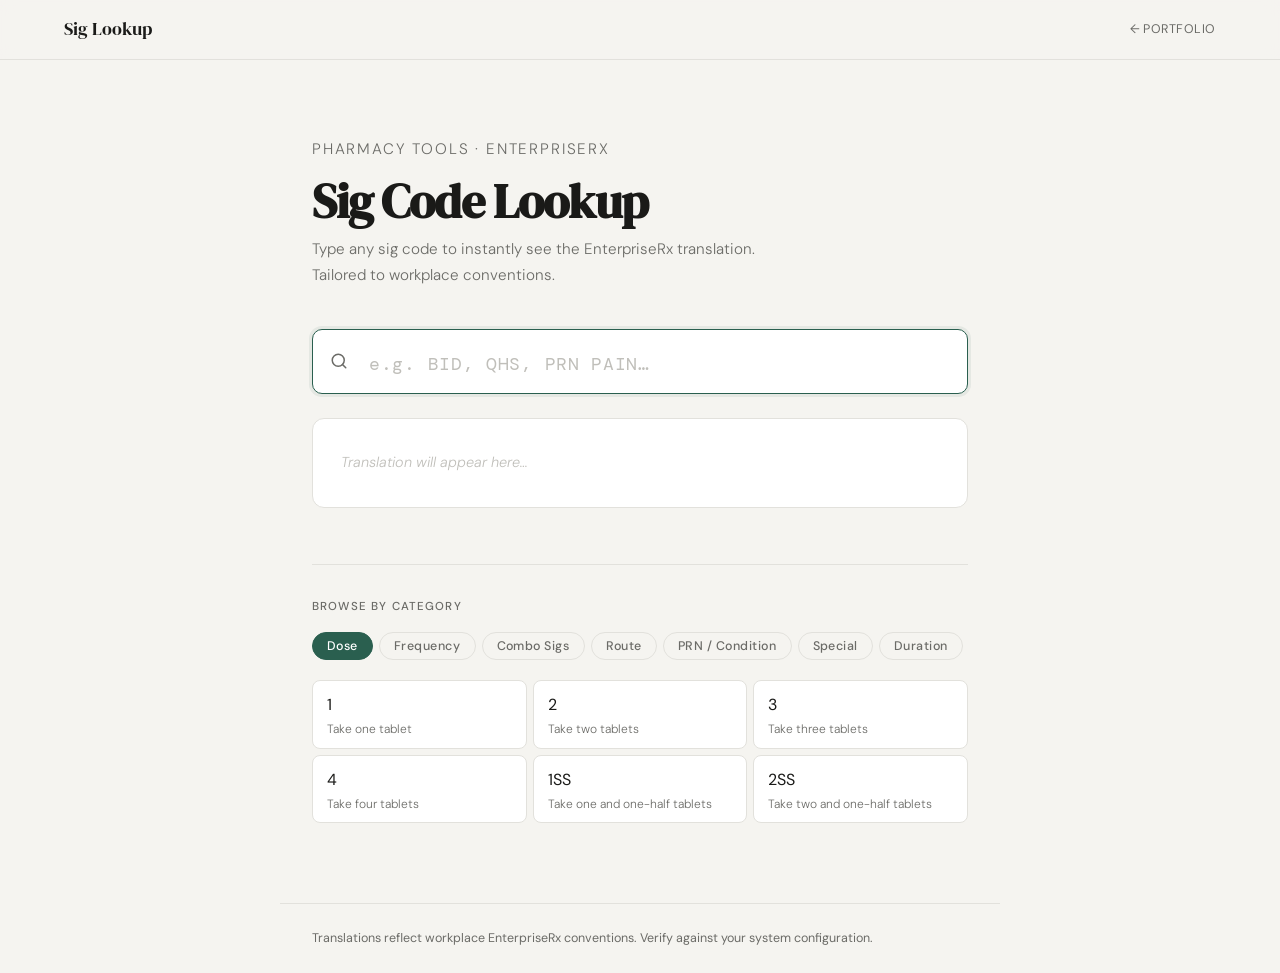
==== commit bfc7e1ba: "Change 'Sig code lookup' to 'Sig Code Lookup'" ====
--- a/sig-lookup.html
+++ b/sig-lookup.html
@@ -18,7 +18,7 @@
 
   <div class="hero">
     <p class="hero-eyebrow">Pharmacy tools · EnterpriseRx</p>
-    <h1>Sig code lookup</h1>
+    <h1>Sig Code Lookup</h1>
     <p>Type any sig code to instantly see the EnterpriseRx translation. Tailored to workplace conventions.</p>
   </div>
 
